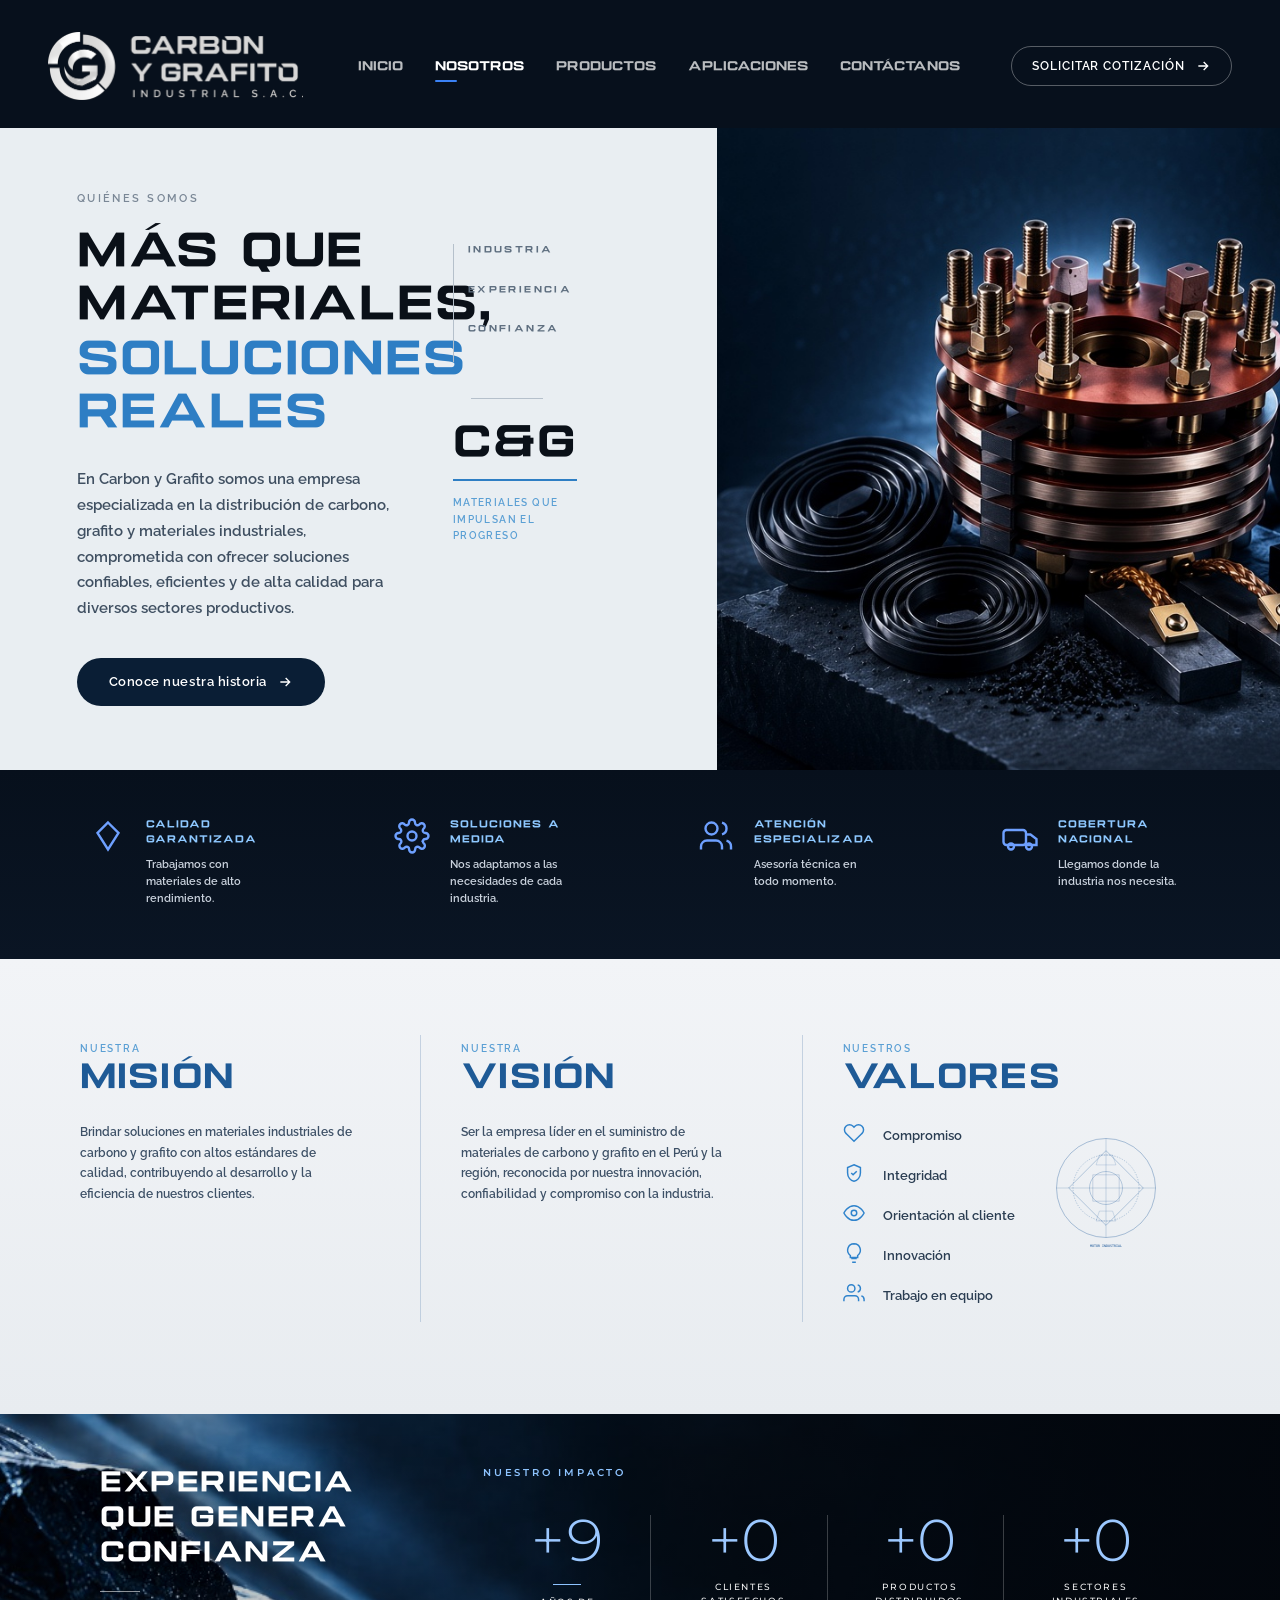
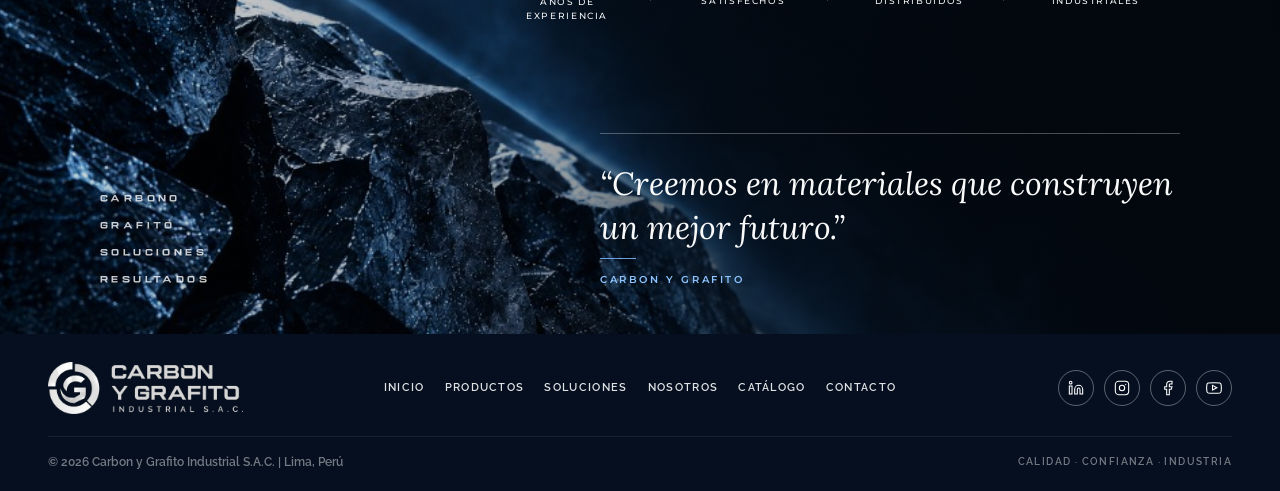
==== nosotros.html @ 424ee0ed "Add Carbon y Grafito site with integrated Nosotros single-page view. Co-authored-by: Cursor <cursora" ====
<!DOCTYPE html>
<html lang="es">
<head>
  <meta charset="UTF-8">
  <meta http-equiv="refresh" content="0; url=index.html#nosotros">
  <script>location.replace("index.html#nosotros");</script>
  <title>Redirigiendo…</title>
</head>
<body>
  <p><a href="index.html#nosotros">Ir a Nosotros</a></p>
</body>
</html>
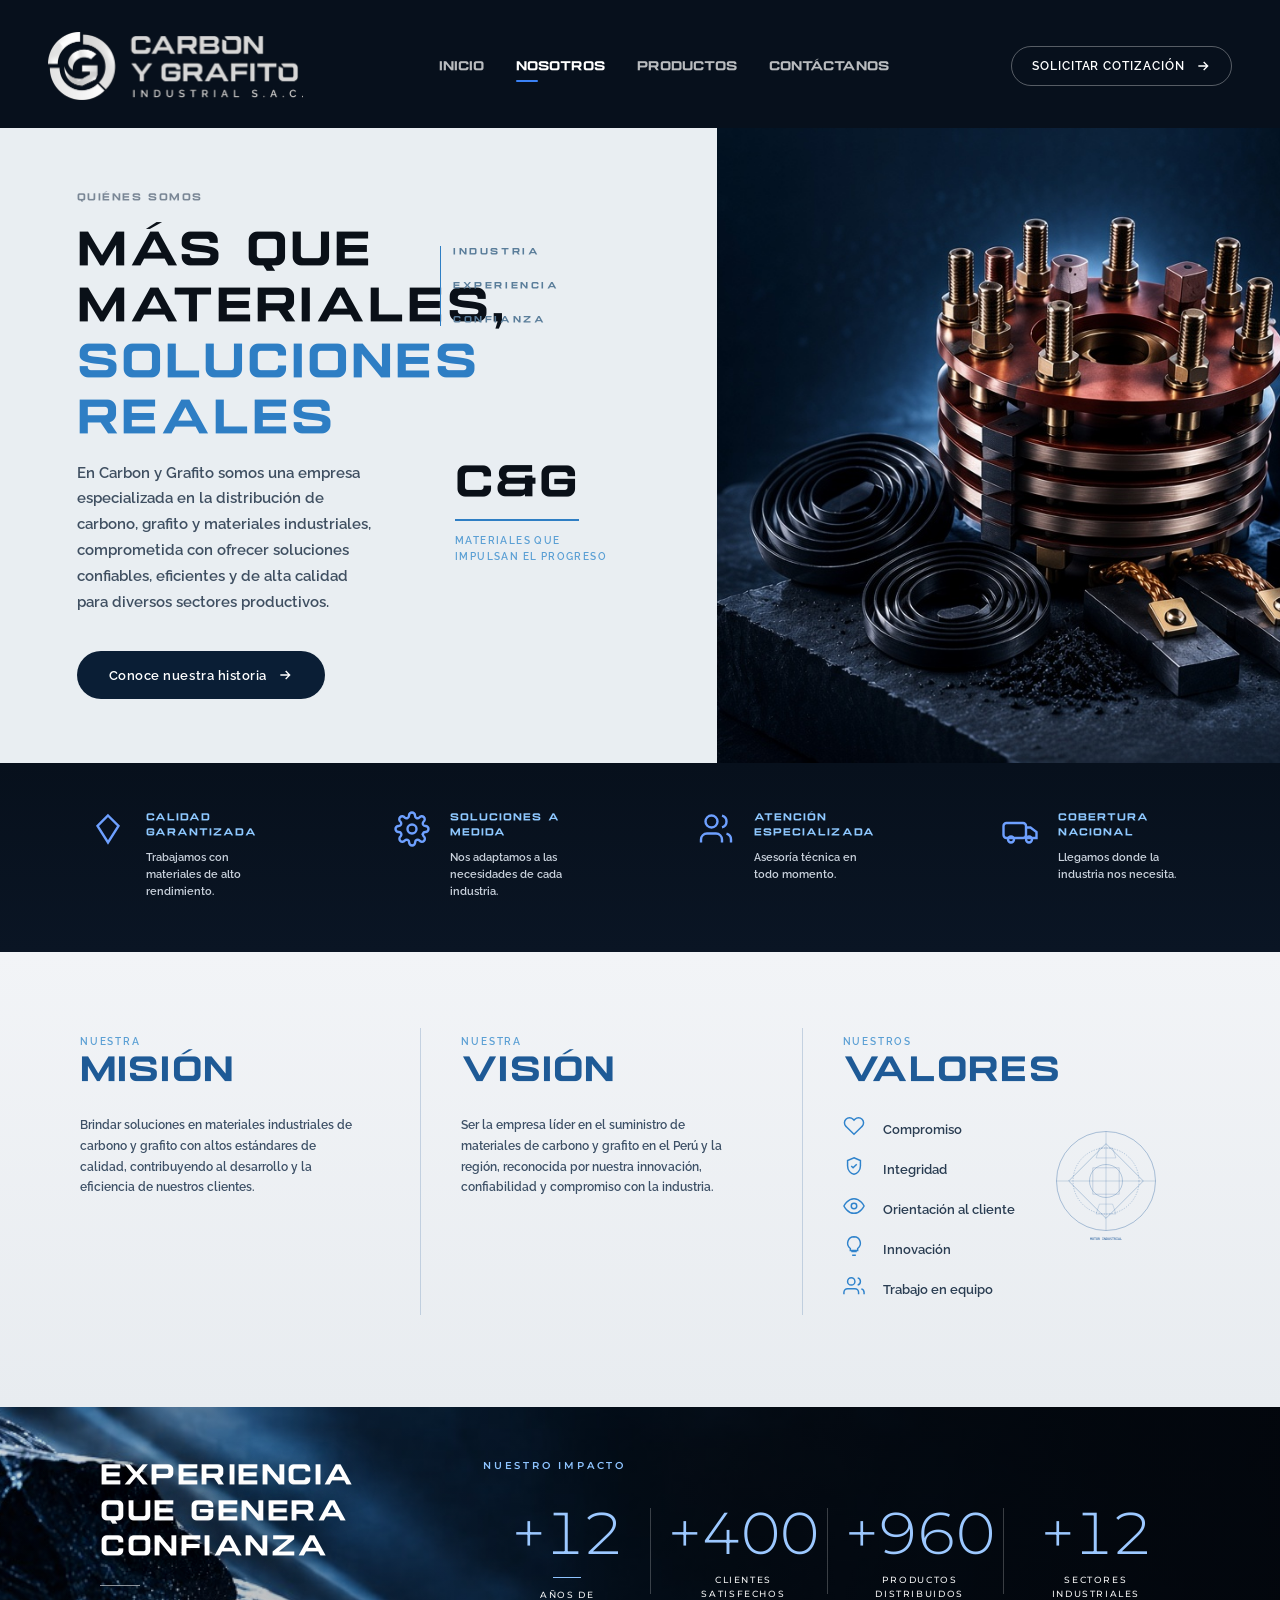
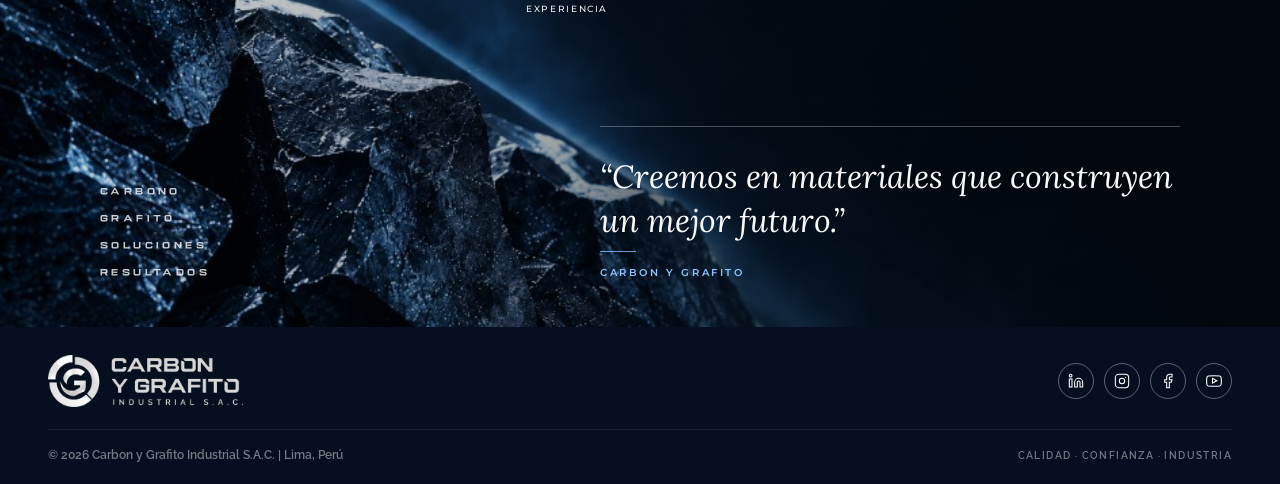
==== commit 8bf1d3d4: "3d" ====
--- a/nosotros.html
+++ b/nosotros.html
@@ -1,12 +1,16 @@
 <!DOCTYPE html>
-<html lang="es">
+<html lang="es-PE">
 <head>
   <meta charset="UTF-8">
+  <meta name="viewport" content="width=device-width, initial-scale=1.0">
+  <meta name="robots" content="noindex, follow">
+  <meta name="description" content="Carbon y Grafito Industrial S.A.C. distribuye carbono y grafito industrial en Lima, Perú, con asesoría técnica y cobertura nacional.">
+  <link rel="canonical" href="https://carbonygrafitoind.com/">
   <meta http-equiv="refresh" content="0; url=index.html#nosotros">
   <script>location.replace("index.html#nosotros");</script>
-  <title>Redirigiendo…</title>
+  <title>Nosotros | Carbon y Grafito Industrial S.A.C.</title>
 </head>
 <body>
-  <p><a href="index.html#nosotros">Ir a Nosotros</a></p>
+  <p>Empresa de carbono y grafito industrial en Lima, Perú. <a href="index.html#nosotros">Conocer la empresa</a>.</p>
 </body>
 </html>
